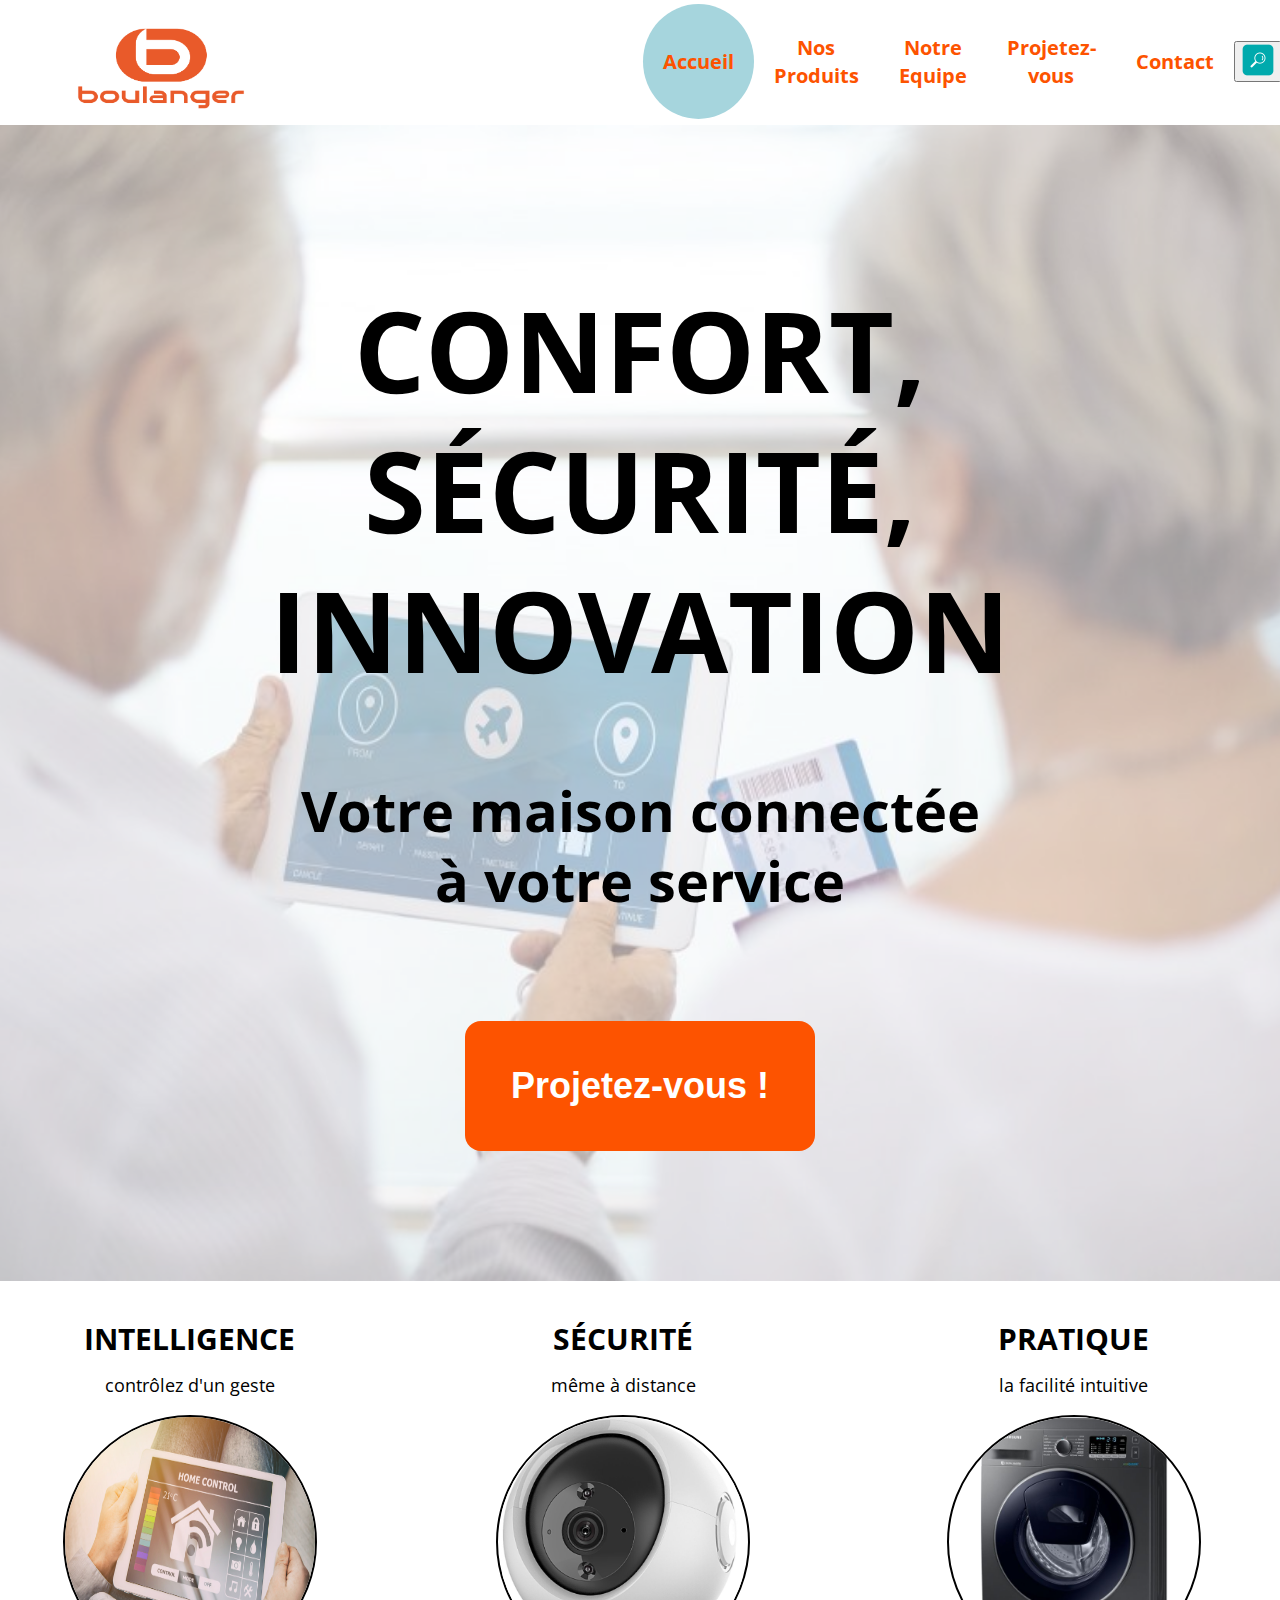
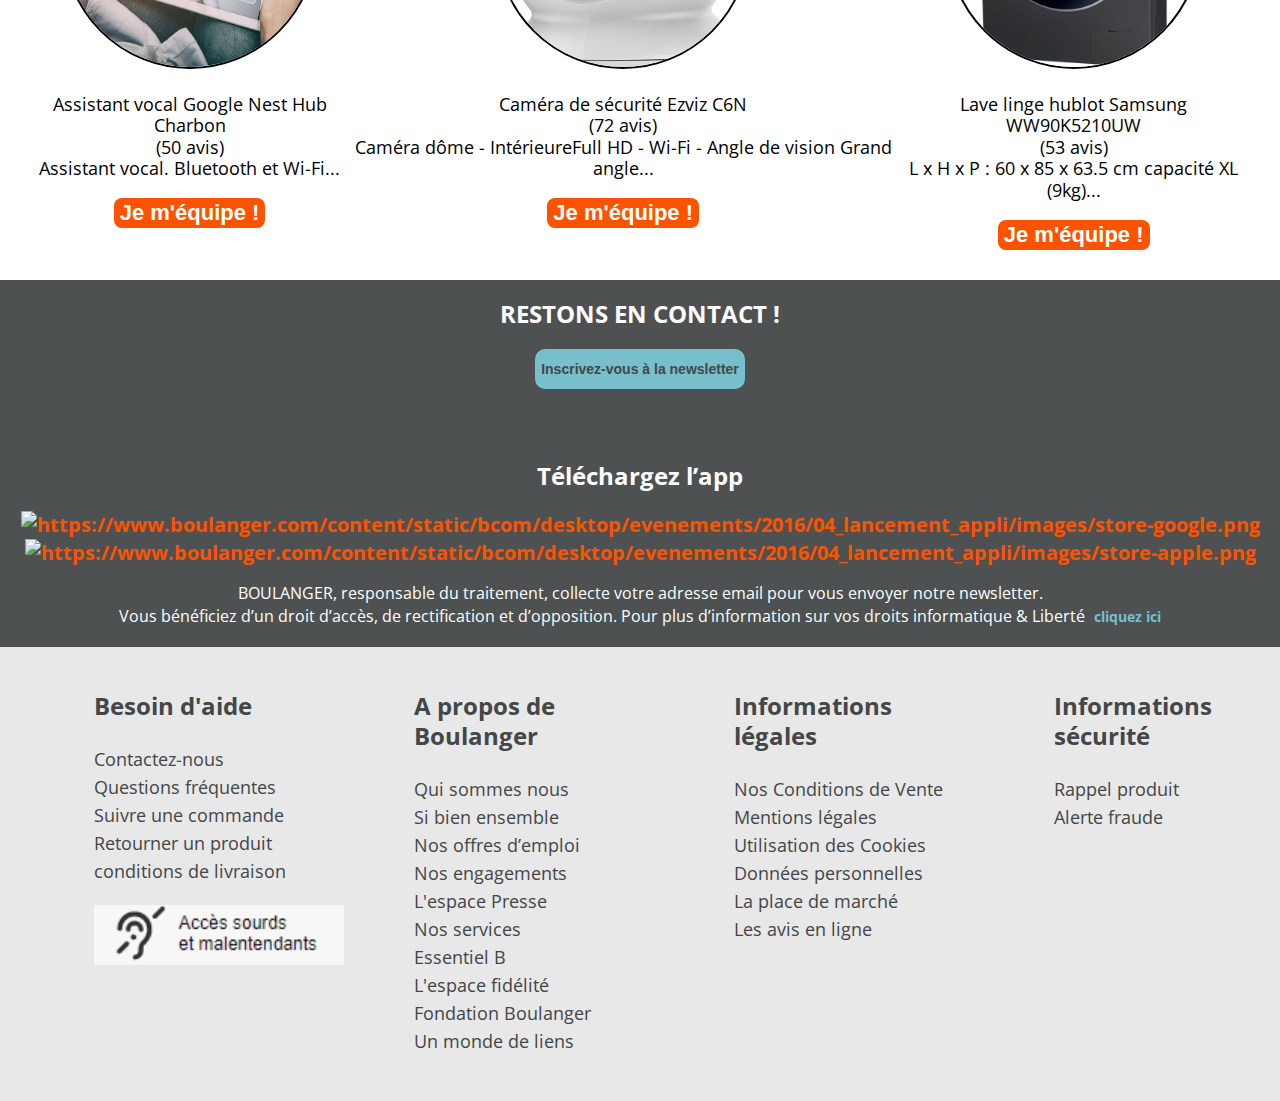
==== index.html @ f0688ead "html=>JS=>All Pages" ====
<!DOCTYPE html>
<html lang="fr">
<head>
    <title>Boulanger Domotique - Accueil</title>
    <meta charset="UTF-8">
    <meta name="viewport" content="width=device-width, initial-scale=1.0">
    <meta name="description" content="Découvrez avec Boulanger, l'innovation domotique au service de votre maison.">
    <meta property="og:image" content="image.jpg">
    <meta property="og:title" content="BOULANGER DOMOTIQUE - Innovation - Confort - Sécurité">
    <meta property="og:description" content="Découvrez avec Boulanger, l'innovation domotique au service de votre maison.">
    <link rel="stylesheet" href="css/style.css">
    <link rel="stylesheet" href="css/scrolltop.css">
</head>
<body>
    <button onclick="topFunction()" id="topBtn" title="remonter en haut de page">^<br>Vers le Haut</button>
        <!--Barre de NAVIGATION-->

<div class="conteneur_barre_nav">
    <a href="index.html"><img src="images/logo_boulanger.png" alt="Boulanger" class="logo" width="200" height="99"></a>
    <ul class="liste_ul">
        <li class="active"><a href="index.html">Accueil</a></li>
        <li><a href="#ctn-features">Nos Produits</a></li>
        <li><a href="team.html">Notre Equipe</a></li>
        <li><a href="project.html">Projetez-vous</a></li>
        <li><a href="contact.html">Contact</a></li>
        <button type="submit"><img src="images/loupe.png" alt="Loupe" class="loupe"></button>
    </ul>

</div>
        <!-- Fin de la Barre de NAVIGATION-->

    <!-- Début de HEADER-->
    <section class="headerBg">
        <div class="headerText">
            <h1>Confort, Sécurité,<br>Innovation</h1>
            <p>Votre maison connectée<br>à votre service</p>
            <a href="project.html"><button class="btn1">Projetez-vous !</button></a>
        </div>
    </section>

    <!--Début du container Features-->
    <section class="features">
        
        <div class="ctn-features">
            <h2>Intelligence</h2>
                <p>contrôlez d'un geste</p>
                <a href="produit_assistant.html"><img class="image-ronde" src="images/assistantGoogle.jpg" alt="Images assistant vocale Google"></a> 
                <p class="descriptFeatures">Assistant vocal Google Nest Hub Charbon<br>(50 avis)<br>Assistant vocal. Bluetooth et Wi-Fi...</p>
                <a href="produit_assistant.html"><button class="btn2">Je m'équipe !</button></a>
        </div>

        <div id = "ctn-features" class="ctn-features">
            <h2>Sécurité</h2>
                <p>même à distance</p>
                <a href="produit_camera.html"><img class="image-ronde" src="images/camera.png" alt="Image caméra de sécurité d'intérieur" width="50%"></a>
                <p class="descriptFeatures">Caméra de sécurité Ezviz C6N<br>(72 avis)<br>Caméra dôme - IntérieureFull HD - Wi-Fi - Angle de vision Grand angle...</p>
                <a href="produit_camera.html"><button class="btn2">Je m'équipe !</button></a>
        </div>

        <class class="ctn-features">
            <h2>Pratique</h2>
            <p>la facilité intuitive</p>
                <a href="produit_machine_a_laver.html"><img class="image-ronde" src="images/machineAlaver.png" alt="Image Machine à laver Samsung"></a>
                <p class="descriptFeatures">Lave linge hublot Samsung WW90K5210UW<br>(53 avis)<br>L x H x P : 60 x 85 x 63.5 cm capacité XL (9kg)...</p>
                <a href="produit_machine_a_laver.html"><button class="btn2">Je m'équipe !</button></a>
        </div>
    </section>
    <!--Fin du container Features-->


    <!-- Container icons Réseau-->
<div class="ctn-newsletter">

    <div class="box1">
        <h2>RESTONS EN CONTACT !</h2>
    </div>
    <div class="box2"><a href="contact.html"><button id="newsletterbutton">Inscrivez-vous à la newsletter</button></a>
    </div>
 
    <br>
    <a href="https://www.facebook.com/Boulanger.Electromenager.Multimedia/timeline/"><i
            class="fab fa-facebook-f"></i></a>
    <a href="https://twitter.com/boulanger"><i class="fab fa-twitter"></i></a>
    <a href="https://www.youtube.com/user/Boulanger"><i class="fab fa-youtube"></i></a>
    <a href="https://www.instagram.com/boulanger/"><i class="fab fa-instagram"></i></a>

    <div class="box3">
        <div id="download">
            <h2> Téléchargez l’app</h2>
            <a href="https://www.boulanger.com/evenement/applications"><img
                    src="https://www.boulanger.com/content/static/bcom/desktop/evenements/2016/04_lancement_appli/images/store-google.png"
                    alt="https://www.boulanger.com/content/static/bcom/desktop/evenements/2016/04_lancement_appli/images/store-google.png"></a>
            <a href="https://www.boulanger.com/evenement/applications"><img
                    src="https://www.boulanger.com/content/static/bcom/desktop/evenements/2016/04_lancement_appli/images/store-apple.png"
                    alt="https://www.boulanger.com/content/static/bcom/desktop/evenements/2016/04_lancement_appli/images/store-apple.png"
                    id="apple"></a>
        </div>
    </div>

    <div class="box4">
        <p>BOULANGER, responsable du traitement, collecte votre adresse email pour vous envoyer notre newsletter.<br>
            Vous bénéficiez d’un droit d’accès, de rectification et d’opposition. Pour plus d’information sur vos droits
            informatique & Liberté <a href="https://www.boulanger.com/evenement/infos-legales#vie-privee"
                id="clic">cliquez ici</a></p>

    </div>
    <!--Fin de container icon réseau-->
</div>
<!--Fin container réseau sociaux et bouton vers formlaire-->

<!-- FOOTER -->
<!--container information FOOTER-->
<div class="blocFooter1">

    <div class="blocFooter2">
        <!--Bloc numéros 1-->
        <ul>
            <h3 class="blocFooterInfo">Besoin d'aide</h3>
                <li><a class="bloc-ft-info" href="https://www.boulanger.com/nous-contacter">Contactez-nous</li></a>
                <li><a class="bloc-ft-info" href="https://www.boulanger.com/evenement/faq">Questions fréquentes</li></a>
                <li><a class="bloc-ft-info" href="https://www.boulanger.com/webapp/wcs/stores/servlet/BLAuthentication">Suivre une commande</li></a>
                <li><a class="bloc-ft-info" href="https://www.boulanger.com/info/contact/retour.htm">Retourner un produit</li></a>
                <li><a class="bloc-ft-info" href="https://www.boulanger.com/evenement/servicesb#livraison">conditions de livraison</li></a>
            <br>
            <li><img src="images/picto_malentendant.png" alt="picto jpg" width="250px"></li>
            <!--Ajouter logo sourds et malentendants-->
        </ul>
    </div>

    <div class="blocFooter2">
        <ul>
            <h3 class="blocFooterInfo">A propos de Boulanger</h3>
                <li><a class="bloc-ft-info" href="https://www.boulanger.group/logos-filiales/">Qui sommes nous</li></a>
                <li><a class="bloc-ft-info" href="https://www.boulanger.com/evenement/sibienensemble">Si bien ensemble</li></a>
                <li><a class="bloc-ft-info" href="https://www.boulanger.com/evenement/emploi">Nos offres d’emploi</li></a>
                <li><a class="bloc-ft-info" href="https://www.boulanger.com/evenement/servicesb#engagement">Nos engagements</li></a>
                <li><a class="bloc-ft-info" href="https://www.boulanger.com/info/presse">L'espace Presse</li></a>
                <li><a class="bloc-ft-info" href="https://www.boulanger.com/evenement/servicesb">Nos services</li></a>
                <li><a class="bloc-ft-info" href="https://www.boulanger.com/evenement/essentielb">Essentiel B</li></a>
                <li><a class="bloc-ft-info" href="https://www.boulanger.com/evenement/espace-fidelite">L'espace fidélité</li></a>
                <li><a class="bloc-ft-info" href="https://www.boulanger.com/evenement/fondation">Fondation Boulanger</li></a>
                <li><a class="bloc-ft-info" href="https://www.unmondedeliens.com/">Un monde de liens</li></a>
        </ul>
        <!--Bloc numéros 3-->
    </div>

    <div class="blocFooter2">
        <ul>
            <h3 class="blocFooterInfo">Informations légales</h3>
                <li><a class="bloc-ft-info" href="https://www.boulanger.com/evenement/cgv">Nos Conditions de Vente</li></a>
                <li><a class="bloc-ft-info" href="https://www.boulanger.com/evenement/infos-legales">Mentions légales</li></a>
                <li><a class="bloc-ft-info" href="https://www.boulanger.com/evenement/infos-legales#ong-cs">Utilisation des Cookies</li></a>
                <li><a class="bloc-ft-info" href="https://www.boulanger.com/evenement/infos-legales#ong-private">Données personnelles</li></a>
                <li><a class="bloc-ft-info" href="https://www.boulanger.com/evenement/marketplace">La place de marché</li></a>
                <li><a class="bloc-ft-info" href="https://www.boulanger.com/evenement/avis-produit">Les avis en ligne</li></a>
        </ul>
    </div>

        <!--Bloc numéros 4-->
    <div class="blocFooter2">
        <ul>
            <h3 class="blocFooterInfo">Informations sécurité</h3>
                <li><a class="bloc-ft-info" href="https://www.boulanger.com/evenement/rappel-produit">Rappel produit</li></a>
                <li><a class="bloc-ft-info" href="https://www.boulanger.com/evenement/informations-clients">Alerte fraude</li></a>
        </ul>
    </div>
    <!--Fin de Footer-->
</div>
    <script src="https://kit.fontawesome.com/0f3e68ca00.js" crossorigin="anonymous"></script>
    <script type="text/javascript" src="scripts/main.js"></script>
</body>
</html>
---- css/style.css ----
@import url('https://fonts.googleapis.com/css2?family=Open+Sans:wght@300;400;600;700;800&display=swap');

/*  ///////////////////////// NE PAS MODIFIER LE CODE DU BODY SVP ///////////////////////////////// */
body {
    font-family: 'Open Sans', Arial, sans-serif;
    margin: 0;
    padding: 0;
    background: #fff;
    font-size: 16px;
    line-height: 1.25;
}
.bloc-ft-info {
    color: #434748;
    font-weight: normal;
    font-size: 18px;
}

.bloc-ft-info:hover {
        color: #FD5300;
}

/*  ///////////////////////////// NAVBARRE ////////////////////////////////////*/

a {
    text-decoration: none;
    font-style: normal;
    font-weight: bold;
    font-size: 20px;
    line-height: 28px;
    color: #FD5300;
}

.liste_ul {
    display: flex;
    float: right;
    width: 330px;
    height: 50px;
    left: 548px;
    top: 51px;
    font-style: normal;
    font-weight: bold;
    font-size: 24px;
    line-height: 28px;
    text-align: center;
    align-items: center;
    padding-right: 20%;
}

.liste_ul li {
    display: flex;
    text-align: center;
    align-items: center;
    padding: 20px;
}

.liste_ul li:active {
    display: flex;
    text-align: center;
    align-items: center;
    padding: 20px;
}

.liste_ul li:hover {
    display: flex;
    text-align: center;
    align-items: center;
    background: #A6D5DD;
    width: 150%;
    height: 150%;
    border-radius: 50%;
    cursor: pointer;
    transition: 0.4s;
}

.active {
    display: flex;
    text-align: center;
    align-items: center;
    background: #A6D5DD;
    width: 150%;
    height: 150%;
    border-radius: 50%;
    cursor: pointer;
}

.conteneur_barre_nav {
    margin-right: 5%;
    margin-top: 1%;
}

.logo{
    margin-left: 5%;
    margin-top: 0.5%;
}

button{
    top: 11%;
    right: 1%;
    cursor: pointer;
}
/*  ///////////////////////////// FIN NAVBARRE ////////////////////////////////////:*/

/* ///////////////////////////////// HEADER PAGE HOME ////////////////////////////////////*/

.headerBg {
        position: relative;
        z-index: 1;
}

.headerBg::before {
        content: "";
        position: absolute;
        z-index: -1;
        top: 0;
        bottom: 0;
        left: 0;
        right: 0;
        background: url('/images/homePage.jpg') no-repeat center;
        -webkit-background-size: cover;
        -moz-background-size: cover;
        -o-background-size: cover;
        background-size: cover;;
        opacity: .4;
}

.headerText {
    z-index: 1;
    padding: 80px;
    text-align: center;
    font-size: 56px;
    font-weight: bold;
}
.headerText > h1 {
        text-transform: uppercase;
        font-weight: bold;
}

.headerText > p {
    font-size: 56px;
}

.ctn-features > h2 {
    text-transform: uppercase;
    font-size: 30px;
    margin:30px 0 0 0 ;
}

.ctn-features > p {
    font-size: 18px;
    text-align: center;
}


.features {
    display: flex;
    justify-content: space-between;
    margin: 10px 30px 0;
    line-height: 1.2;
}

.ctn-features {
    display: flex;
    flex-direction: column;
    align-items: center;
}

.btn1 {
    width: 350px;
    height: 130px;
    margin: 50px;
    border: none; 
    color: #fff;
    background-color:#FD5300 ;
    font-size: 36px;
    font-weight: bold;
    border-radius: 16px;
}

.btn1:hover {
    box-shadow: 0px 5px 10px rgba(0, 0, 0, 0.1);
    background-color: rgba(118, 191, 203, 1);
    color: white;
    transition: 0.5s;
}

.btn2 {
    width: auto;
    margin-bottom: 30px;
    height: 30px;
    border: none; 
    color: #fff;
    background-color:#FD5300 ;
    font-size: 22px;
    font-weight: bold;
    border-radius: 8px;
}

.btn2:hover {
    box-shadow: 0px 5px 10px rgba(0, 0, 0, 0.1);
    background-color: rgba(118, 191, 203, 1);
    color: white;
    transition: 0.5s;
}

.image-ronde {
    overflow:hidden;
    -webkit-border-radius:50px;
    -moz-border-radius:50px;
    border-radius:100%;
    width: 250px;
    height: 250px;
    border: solid black 2px;
}
/* ///////////////////////////////// FIN HEADER PAGE HOME ////////////////////////////////////*/

/* ////////////////////// PAGE PROJETEZ-VOUS ///////////////////////*/

.hd-image-Bg {
        position: relative;
        z-index: 1;
}

.hd-image-Bg::before {
        content: "";
        position: absolute;
        z-index: -1;
        top: 0;
        bottom: 0;
        left: 0;
        right: 0;
        background: url('/images/projetezVous.jpg') no-repeat center;
        -webkit-background-size: cover;
        -moz-background-size: cover;
        -o-background-size: cover;
        background-size: cover;;
        opacity: .4;
}

.hd-Text {
    z-index: 1;
    padding: 80px;
    text-align: center;
    font-size: 56px;
}

.hd-Text > h1 {
        text-transform: uppercase;
        font-weight: bold;
}

.hd-Text p {
    font-size: 56px;
}

.ctn-features1 h2 {
    text-transform: uppercase;
    font-size: 30px;
}

.ctn-features2 h2 {
    text-transform: uppercase;
    font-size: 30px;
}

.ctn-features3 h2 {
    text-transform: uppercase;
    font-size: 30px;
}

.ctn-features1 p {
    margin: 0;
    padding: 50px;
    font-size: 18px;
    text-align: justify;
}

.ctn-features2 p {
    margin: 0;
    padding: 50px;
    font-size: 18px;
    text-align: justify;
}

.ctn-features3 p {
    margin: 0;
    padding: 50px;
    font-size: 18px;
    text-align: justify;
}


.features {
    display: flex;
    justify-content: space-between;
    line-height: 1.2;
}

.all-features{
    display: grid;
    grid-template-columns: repeat(3, 1fr);
}

.ctn-features1 {
    grid-column: 0/1;
    text-align: center; 
}

.ctn-features2 {
    grid-column: 2/3;
 
    text-align: center;
}

.ctn-features3 {
    grid-column:  3/4;
    text-align: center;
}

.pt-features {
    color: #FD5300;
}

/* ////////////////////// PAGE PROJETEZ-VOUS ///////////////////////*/


/*//////////////////////////////// PAGE TEAM ET FORMULAIRE //////////////////////////////*/

.hd-image-Bg1 {
        position: relative;
        z-index: 1;
}

.hd-image-Bg1::before {
        content: "";
        position: absolute;
        z-index: -1;
        top: 0;
        bottom: 0;
        left: 0;
        right: 0;
        background: url('/images/notreEquipe.jpg') no-repeat center;
        -webkit-background-size: cover;
        -moz-background-size: cover;
        -o-background-size: cover;
        background-size: cover;;
        opacity: .4;
}
.hd-image-Bg2 {
        position: relative;
        z-index: 1;
}

.hd-image-Bg2::before {
        content: "";
        position: absolute;
        z-index: -1;
        top: 0;
        bottom: 100px;
        left: 0;
        right: 0;
        background: url('/images/nousContacter.png') no-repeat center;
        -webkit-background-size: cover;
        -moz-background-size: cover;
        -o-background-size: cover;
        background-size: cover;;
        opacity: .4;
}

.hd-Text {
    z-index: 1;
    padding: 80px;
    text-align: center;
    font-size: 56px;
}

.hd-Text > h1 {
        text-transform: uppercase;
        font-weight: bold;
}

.header{
    display: flex;
    flex-direction: column;
    align-items: center;
    text-align: center;
}

.container {
    display: flex;
    position: relative;
}

.container .text {
    display: inline-block;
    background-color: rgba(0, 0, 0, 0.2);
    z-index: 1;
    position: absolute;
    text-align: center;
    margin: 0 auto;
    left: 0;
    right: 0;
    top: 20%;
    color: white;
    width: 100%;
}

.textimg {
    display: flex;
    justify-content: space-around;
    margin: auto;
    color: white;
}

.btnctn{
    display: inline-block;
    text-align: center;
    background-color: white;
    border-radius: 50%;
    width: 150px;
    height: 150px;
    line-height: 50px;
    color: white;
    text-decoration: none;
    border: solid black 2px;
    
}

span:hover .btnctn{
    display: none;
    box-shadow: 0px 5px 10px black;
    background-color: white;
    color: black;
}
  
span:hover .btnctnrep:before{
    display: inline-block;
    text-align: center;
    box-shadow: 0px 5px 10px rgba(0, 0, 0, 0.5);
    background-color: white;
    border-radius: 50%;
    padding: 0px;
    width: 150px;
    height: 150px;
    line-height: 150px;
    color: black;
    text-decoration: none;
    border: solid black 2px;
    content:"0983838484";
}

span:hover .btnctnrep2:before{
    display: inline-block;
    text-align: center;
    box-shadow: 0px 5px 10px rgba(0, 0, 0, 0.5);
    background-color: white;
    border-radius: 50%;
    padding: 0px;
    width: 150px;
    height: 150px;
    line-height: 150px;
    color: black;
    text-decoration: none;
    border: solid black 2px;
    content:"contact@mail.com";
    font-size: 15px;
}

.formcase{
    border: solid black 2px;
}

.formcase:hover{
    box-shadow: 5px 5px 20px rgba(0, 0, 0, 0.5);
    background-color: rgba(118, 191, 203, 0.5);
    transition: 0.5s;
}

.formulaire{
    text-align: center;
}

.formulaire h2{
    font-size: 45px;
}

.btnproj{
    display: flex;
    justify-content: space-between;
    z-index: 1;
    position: absolute;
    text-align: justify;
    margin: 0 auto;
    left: 0;
    right: 0;
    top: 150%;
    width: 50%;
}

.ctn_features{
    display: flex;
    justify-content: space-between;
    padding: 20px 20px 0 20px;
}

.featbox{
    display: flex;
    flex-direction: column;
    justify-content: center;
    align-items: center;
}

.descriptTeam {
    text-align: center;
}
/*//////////////////////////////// FIN PAGE TEAM ET FORMULAIRE //////////////////////////////*/

/*  //////////////////////////////// DEBUT FOOTER ////////////////////////////// */

.blocFooter1
{
    background-color: #E8E8E8;
    display: flex;
    flex-wrap: wrap;  
}

.blocFooter2{

    margin-top: 20px;
    margin-left: auto;
    width: 20%;
    min-width: 12.5rem;
    margin-bottom: 1.875rem;
    padding: 0 .625rem; 
    flex-shrink: 0;
}

.blocFooterInfo {
    font-size: 24px;
    color: #434748;
}


ul li {
    list-style: none;
    line-height: 1.625rem;
}

.picto {
    width: 200px;
    height: 20px;
}

.ctn-newsletter {
    overflow: hidden;
    color: white;
    display: flexbox;
    background-color:#4d5152 ;
    text-align: center;
}

#newsletterbutton {
    height: 40px;
    font-size: 14px;
    color: #434748 ;
    font-weight: bold;
    background-color: rgba(118, 191, 203, 1);
    border: none;
    border-radius: 10px;
    text-align: center;
}

#newsletterbutton:hover {
background-color: #FD5300;
color: #fff;
transition: 0.5s;
}

.box3 img:hover {
    color:#FD5300;
    transition: 0.5s;
}

#clic{
    color: rgba(118, 191, 203, 1);
    font-size: 14px;
    text-decoration: none;
    padding-left: 5px;
}

#clic:hover {
    color:#FD5300;
    transition: 0.5s;
}

#clic:visited{
    color: white;
    text-decoration: none;
}

i{
    color: white;
    font-size: 30px;
    padding: 10px;
}
i:hover {
    color: #FD5300;
    transition: 0.5s;
}

#apple{
    height: 55px;
    width: 167px;
}
/*  //////////////////////////////// FIN FOOTER ////////////////////////////// */
---- css/scrolltop.css ----
html {
    scroll-behavior: smooth;
}

#topBtn {
  display: none;
  position: sticky;
  float: right;
  top: 80%;
  width: 100px;
  height: 100px;
  z-index: 99; 
  border: none; 
  outline: none; 
  background-color: #FD5300;;
  color: #FFF; 
  cursor: pointer; 
  border-radius: 50%; 
  font-size: 18px;
  opacity: 0.6;
}

#topBtn:hover {
  background-color: #A6D5DD;
}
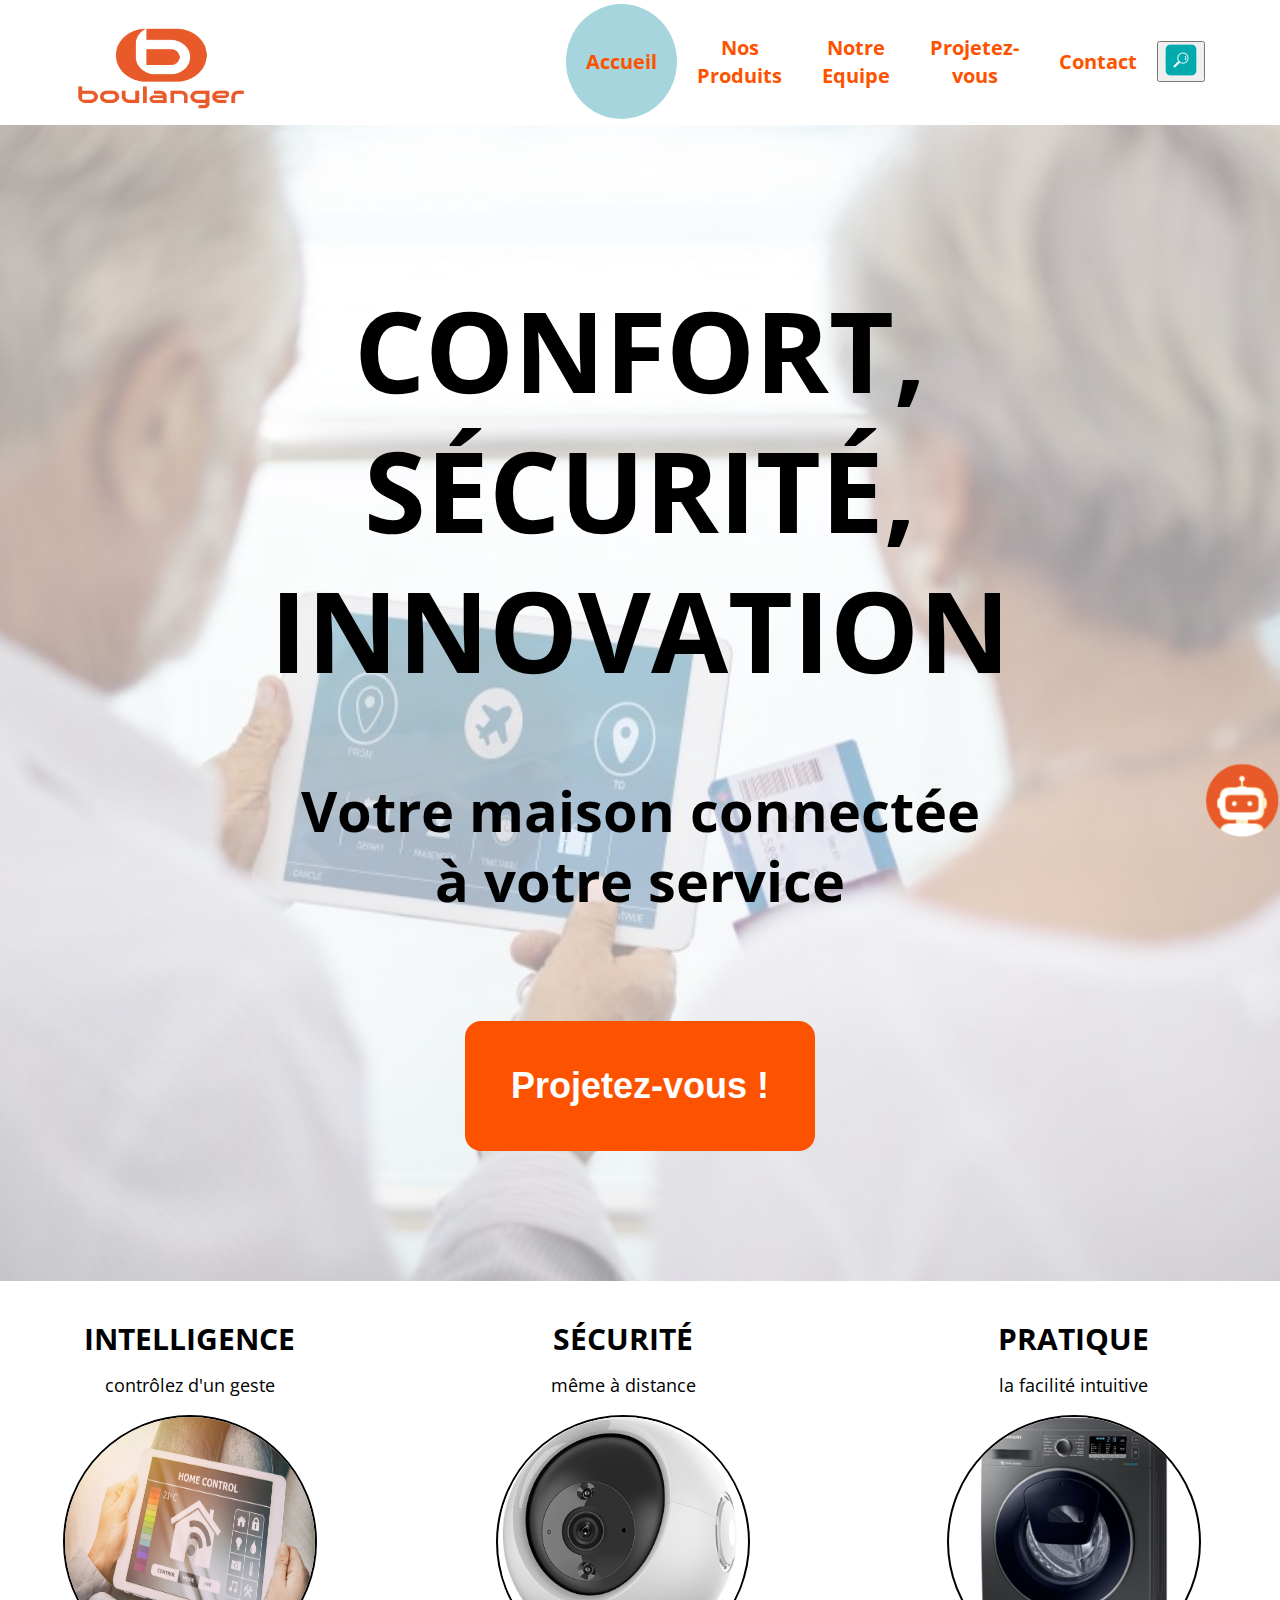
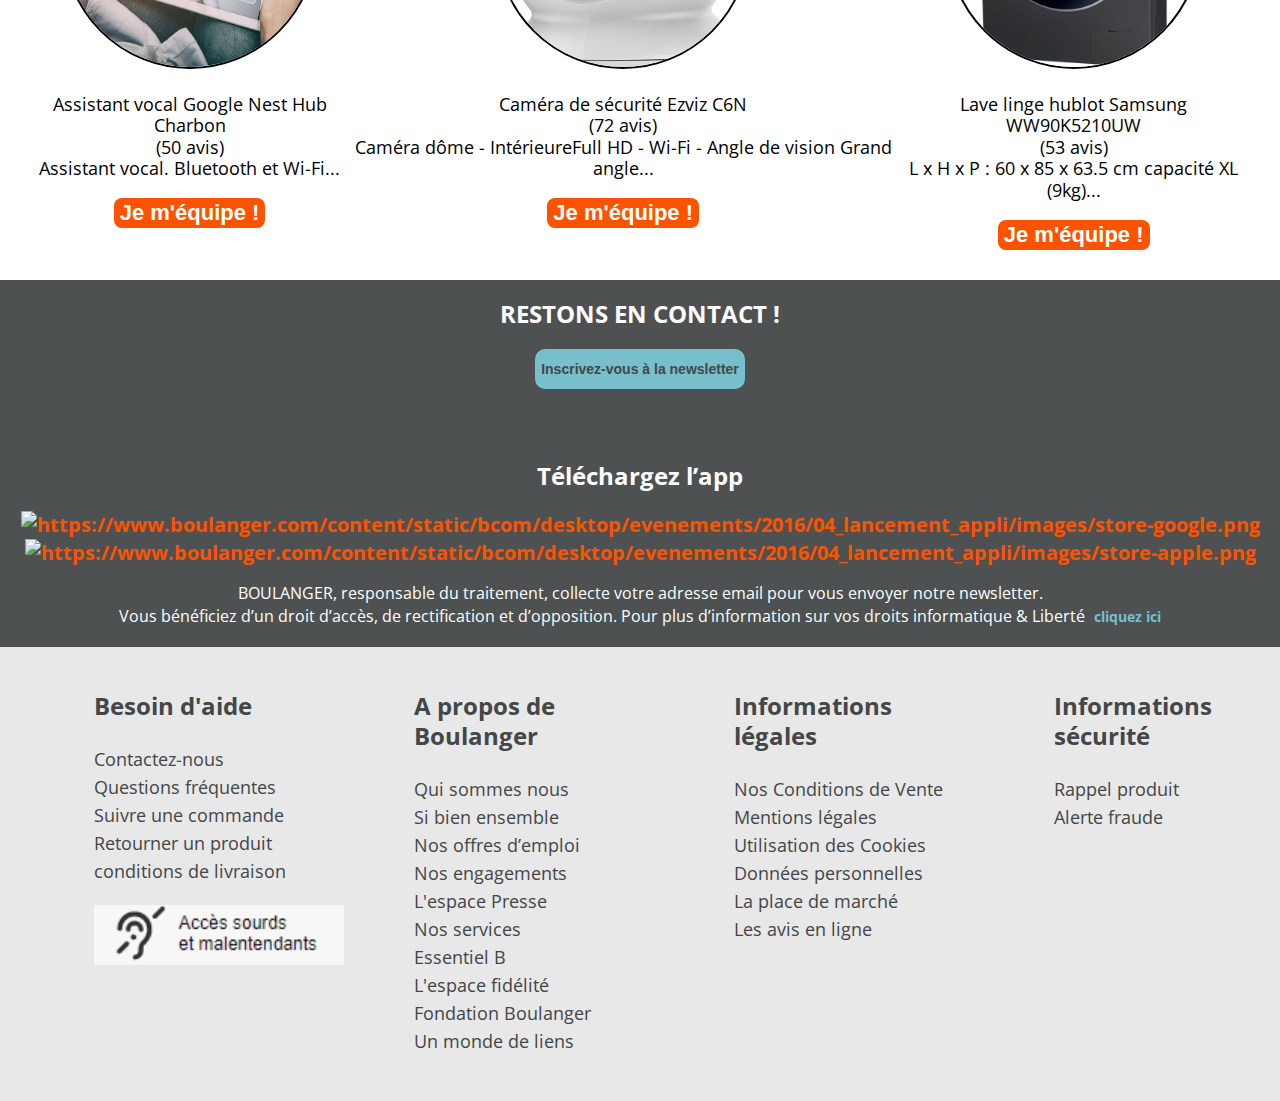
==== commit e8ed7ecc: "final version" ====
--- a/index.html
+++ b/index.html
@@ -13,6 +13,12 @@
 </head>
 <body>
     <button onclick="topFunction()" id="topBtn" title="remonter en haut de page">^<br>Vers le Haut</button>
+        <!-- chat assistant-->
+        <div class="chatassist">
+            <img src="images/chatbot.png" alt="chatbot.jpg" width="100%"></img>
+        </div>
+        <!--chat assistant-->
+
         <!--Barre de NAVIGATION-->
 
 <div class="conteneur_barre_nav">
--- a/css/scrolltop.css
+++ b/css/scrolltop.css
@@ -4,9 +4,10 @@
 
 #topBtn {
   display: none;
-  position: sticky;
+  position: fixed;
   float: right;
-  top: 80%;
+  right: 7px;
+  top: 75%;
   width: 100px;
   height: 100px;
   z-index: 99; 
@@ -17,9 +18,26 @@
   cursor: pointer; 
   border-radius: 50%; 
   font-size: 18px;
-  opacity: 0.6;
+  opacity: 0.7;
 }
 
 #topBtn:hover {
   background-color: #A6D5DD;
+}
+
+.chatassist{
+    width: 11%;
+    position: sticky;
+    float: right;
+    margin: 0;
+    top: 80vh;
+    z-index: 99;
+    transition: 0.4s;
+}
+
+.chatassist:hover{
+  z-index: 99;
+    width: 11%;
+    content: url(/images/chatbotrep.png);
+    transition: 0.4s;
 }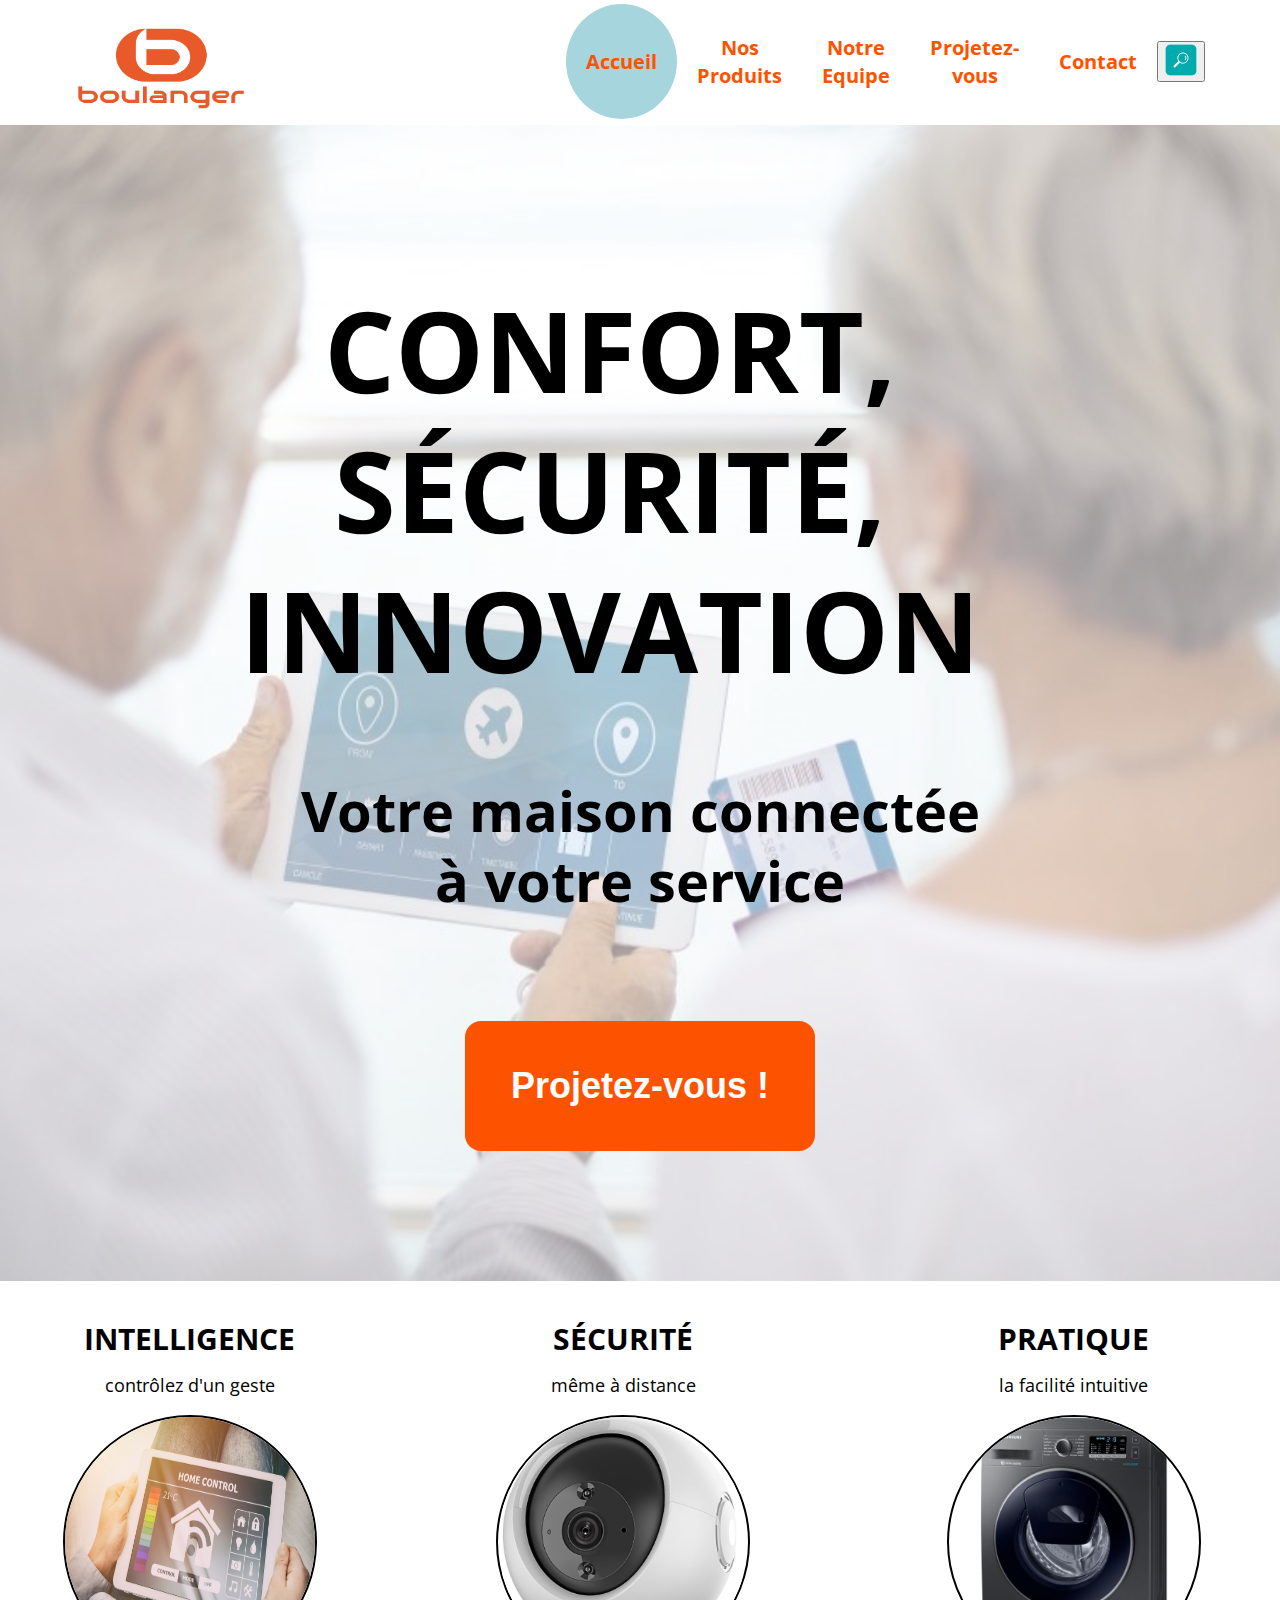
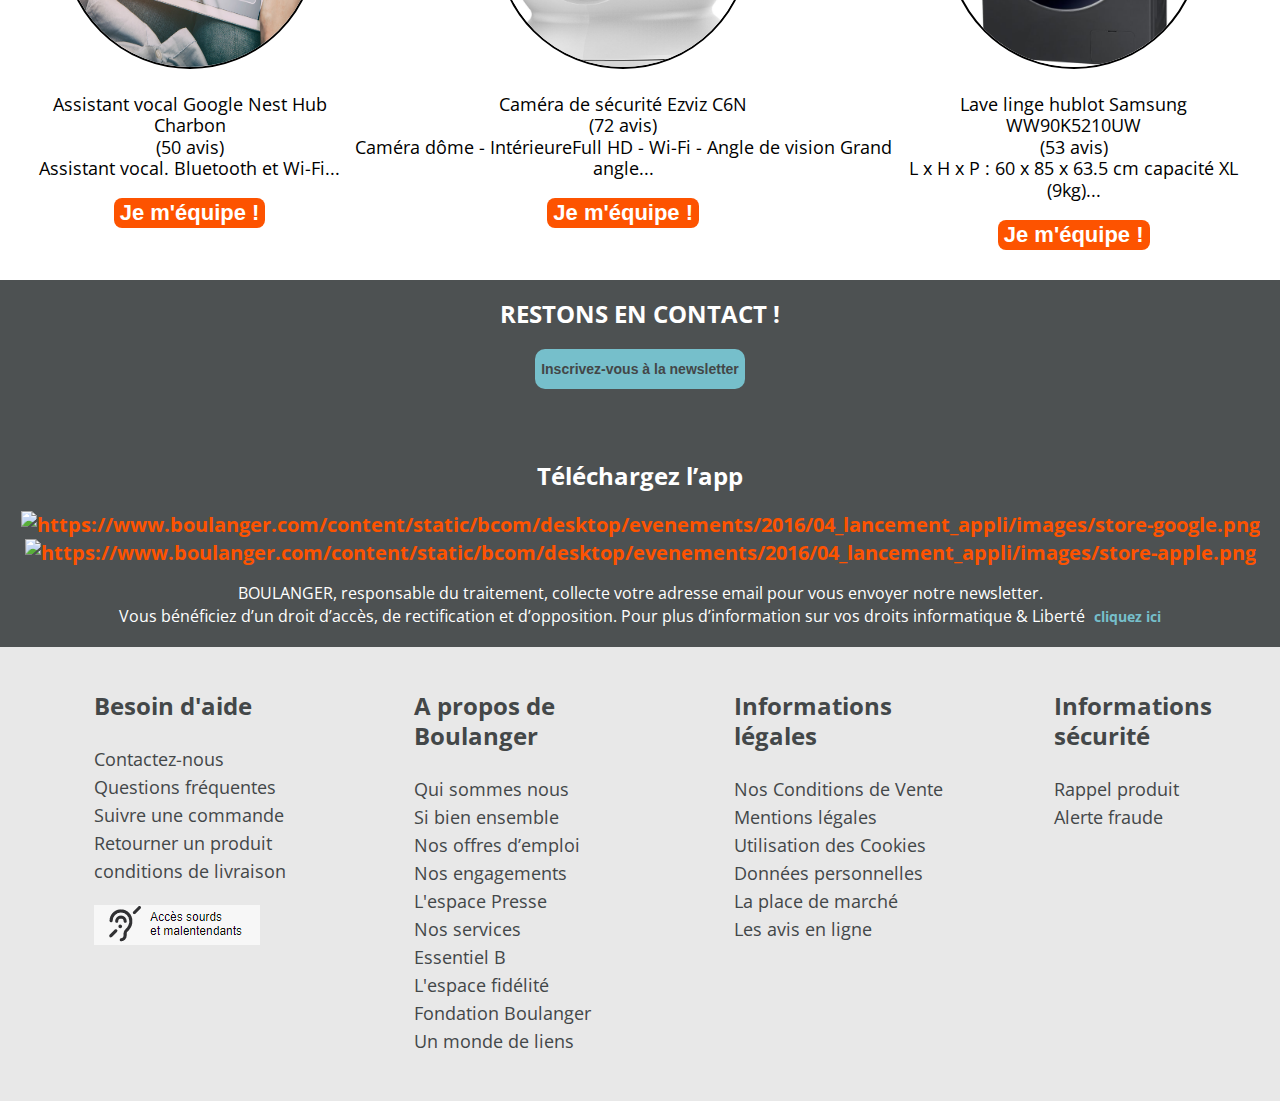
==== commit 81976e65: "Version Final 5.0" ====
--- a/index.html
+++ b/index.html
@@ -8,28 +8,29 @@
     <meta property="og:image" content="image.jpg">
     <meta property="og:title" content="BOULANGER DOMOTIQUE - Innovation - Confort - Sécurité">
     <meta property="og:description" content="Découvrez avec Boulanger, l'innovation domotique au service de votre maison.">
-    <link rel="stylesheet" href="css/style.css">
-    <link rel="stylesheet" href="css/scrolltop.css">
+    <link rel="stylesheet" href="./css/style.css">
+    <link rel="stylesheet" href="./css/scrolltop.css">
 </head>
 <body>
     <button onclick="topFunction()" id="topBtn" title="remonter en haut de page">^<br>Vers le Haut</button>
         <!-- chat assistant-->
         <div class="chatassist">
-            <img src="images/chatbot.png" alt="chatbot.jpg" width="100%"></img>
+            <img src="./images/chatbot.png" alt="chatbot.png"></img>
         </div>
         <!--chat assistant-->
 
         <!--Barre de NAVIGATION-->
 
 <div class="conteneur_barre_nav">
-    <a href="index.html"><img src="images/logo_boulanger.png" alt="Boulanger" class="logo" width="200" height="99"></a>
+<a href="index.html"><img src="./images/logo_boulanger.png" alt="logo_boulanger.png" class="logo" width="200"
+        height="99"></a>
     <ul class="liste_ul">
         <li class="active"><a href="index.html">Accueil</a></li>
         <li><a href="#ctn-features">Nos Produits</a></li>
         <li><a href="team.html">Notre Equipe</a></li>
         <li><a href="project.html">Projetez-vous</a></li>
         <li><a href="contact.html">Contact</a></li>
-        <button type="submit"><img src="images/loupe.png" alt="Loupe" class="loupe"></button>
+        <button type="submit"><img src="./images/loupe.png" alt="loupe.png" class="loupe"></button>
     </ul>
 
 </div>
@@ -50,7 +51,7 @@
         <div class="ctn-features">
             <h2>Intelligence</h2>
                 <p>contrôlez d'un geste</p>
-                <a href="produit_assistant.html"><img class="image-ronde" src="images/assistantGoogle.jpg" alt="Images assistant vocale Google"></a> 
+                <a href="produit_assistant.html"><img class="image-ronde" src="./images/assistant-google.jpg" alt="assistant-google.jpg"></a> 
                 <p class="descriptFeatures">Assistant vocal Google Nest Hub Charbon<br>(50 avis)<br>Assistant vocal. Bluetooth et Wi-Fi...</p>
                 <a href="produit_assistant.html"><button class="btn2">Je m'équipe !</button></a>
         </div>
@@ -58,7 +59,7 @@
         <div id = "ctn-features" class="ctn-features">
             <h2>Sécurité</h2>
                 <p>même à distance</p>
-                <a href="produit_camera.html"><img class="image-ronde" src="images/camera.png" alt="Image caméra de sécurité d'intérieur" width="50%"></a>
+                <a href="produit_camera.html"><img class="image-ronde" src="./images/camera.png" alt="camera.png"></a>
                 <p class="descriptFeatures">Caméra de sécurité Ezviz C6N<br>(72 avis)<br>Caméra dôme - IntérieureFull HD - Wi-Fi - Angle de vision Grand angle...</p>
                 <a href="produit_camera.html"><button class="btn2">Je m'équipe !</button></a>
         </div>
@@ -66,7 +67,7 @@
         <class class="ctn-features">
             <h2>Pratique</h2>
             <p>la facilité intuitive</p>
-                <a href="produit_machine_a_laver.html"><img class="image-ronde" src="images/machineAlaver.png" alt="Image Machine à laver Samsung"></a>
+                <a href="produit_machine_a_laver.html"><img class="image-ronde" src="./images/machine-a-laver.png" alt="machine-a-laver.png"></a>
                 <p class="descriptFeatures">Lave linge hublot Samsung WW90K5210UW<br>(53 avis)<br>L x H x P : 60 x 85 x 63.5 cm capacité XL (9kg)...</p>
                 <a href="produit_machine_a_laver.html"><button class="btn2">Je m'équipe !</button></a>
         </div>
@@ -128,7 +129,7 @@
                 <li><a class="bloc-ft-info" href="https://www.boulanger.com/info/contact/retour.htm">Retourner un produit</li></a>
                 <li><a class="bloc-ft-info" href="https://www.boulanger.com/evenement/servicesb#livraison">conditions de livraison</li></a>
             <br>
-            <li><img src="images/picto_malentendant.png" alt="picto jpg" width="250px"></li>
+            <li><img src="./images/picto_malentendant.png" alt="picto_malentendant.png"></li>
             <!--Ajouter logo sourds et malentendants-->
         </ul>
     </div>
@@ -173,6 +174,6 @@
     <!--Fin de Footer-->
 </div>
     <script src="https://kit.fontawesome.com/0f3e68ca00.js" crossorigin="anonymous"></script>
-    <script type="text/javascript" src="scripts/main.js"></script>
+    <script type="text/javascript" src="./scripts/main.js"></script>
 </body>
 </html>--- a/css/style.css
+++ b/css/style.css
@@ -115,7 +115,7 @@
         bottom: 0;
         left: 0;
         right: 0;
-        background: url('/images/homePage.jpg') no-repeat center;
+        background: url('../images/pagehome.jpg') no-repeat center;
         -webkit-background-size: cover;
         -moz-background-size: cover;
         -o-background-size: cover;
@@ -228,7 +228,7 @@
         bottom: 0;
         left: 0;
         right: 0;
-        background: url('/images/projetezVous.jpg') no-repeat center;
+        background: url('../images/projetezvous.jpg') no-repeat center;
         -webkit-background-size: cover;
         -moz-background-size: cover;
         -o-background-size: cover;
@@ -338,11 +338,11 @@
         bottom: 0;
         left: 0;
         right: 0;
-        background: url('/images/notreEquipe.jpg') no-repeat center;
+        background: url('../images/notreequipe.jpg') no-repeat center;
         -webkit-background-size: cover;
         -moz-background-size: cover;
         -o-background-size: cover;
-        background-size: cover;;
+        background-size: cover;
         opacity: .4;
 }
 .hd-image-Bg2 {
@@ -358,11 +358,11 @@
         bottom: 100px;
         left: 0;
         right: 0;
-        background: url('/images/nousContacter.png') no-repeat center;
+        background: url('../images/nouscontacter.png') no-repeat center;
         -webkit-background-size: cover;
         -moz-background-size: cover;
         -o-background-size: cover;
-        background-size: cover;;
+        background-size: cover;
         opacity: .4;
 }
 
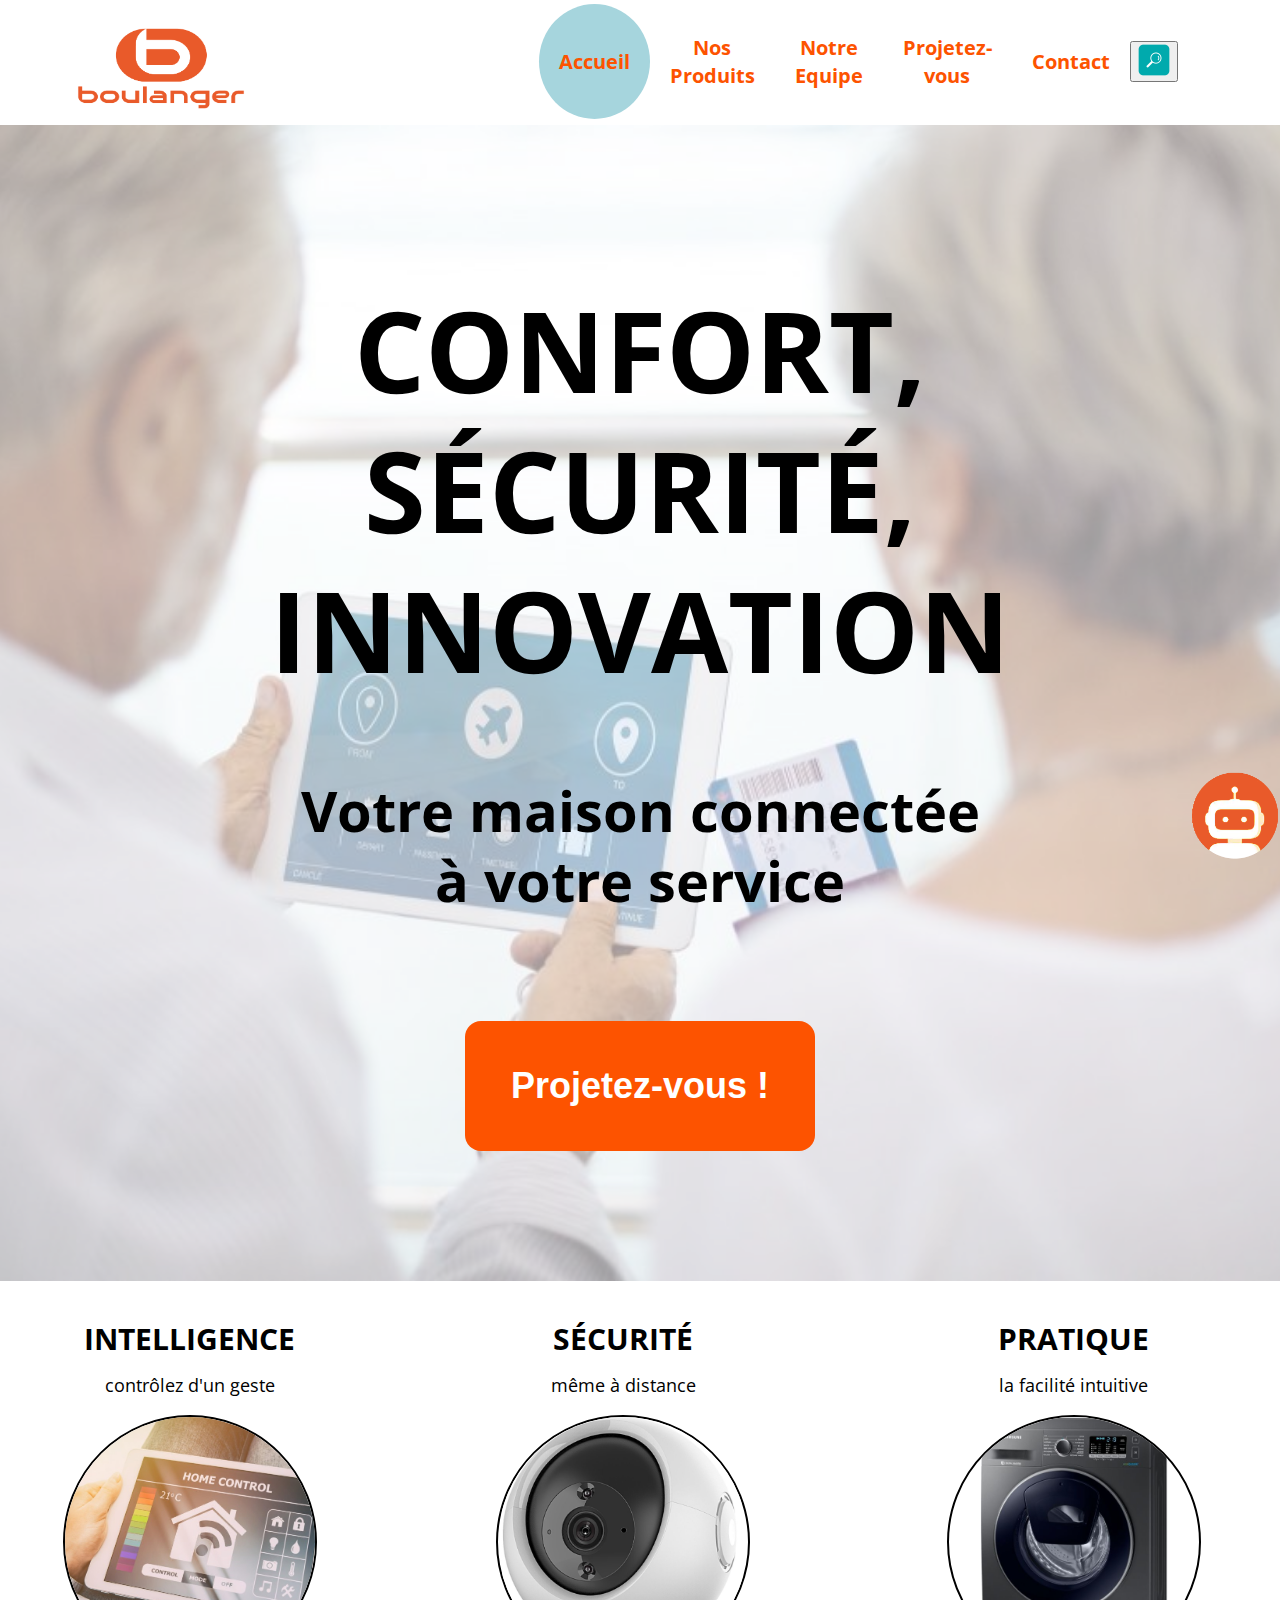
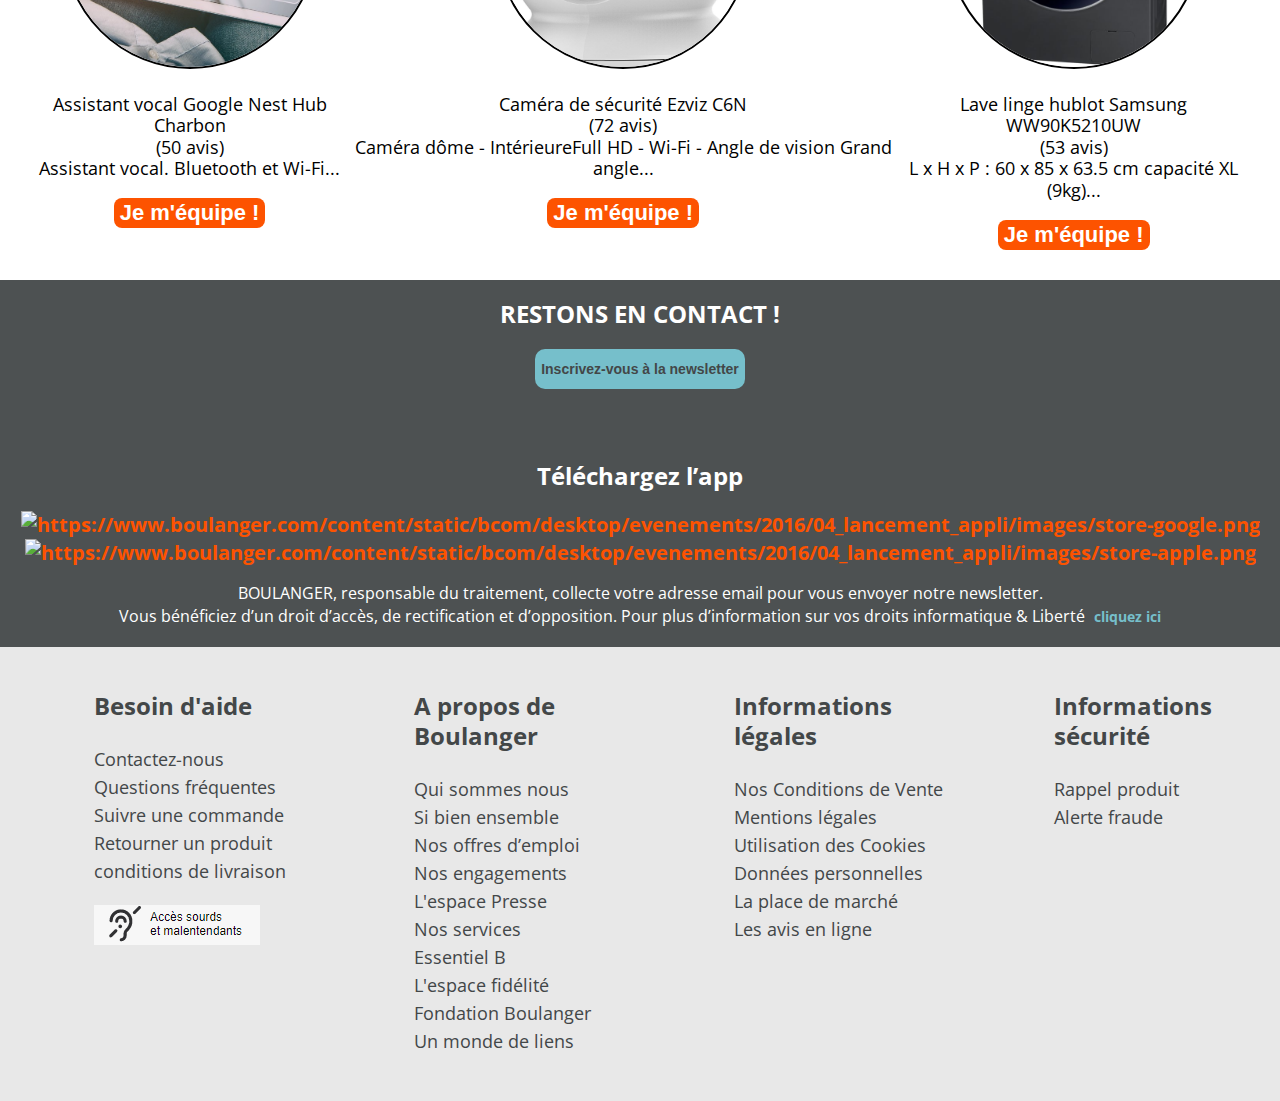
==== commit 389e0123: "Final version 6.0" ====
--- a/index.html
+++ b/index.html
@@ -15,7 +15,7 @@
     <button onclick="topFunction()" id="topBtn" title="remonter en haut de page">^<br>Vers le Haut</button>
         <!-- chat assistant-->
         <div class="chatassist">
-            <img src="./images/chatbot.png" alt="chatbot.png"></img>
+            <img src="./images/chatbot.png" alt="chatbot.png" width="168"></img>
         </div>
         <!--chat assistant-->
 
--- a/css/scrolltop.css
+++ b/css/scrolltop.css
@@ -7,7 +7,7 @@
   position: fixed;
   float: right;
   right: 7px;
-  top: 75%;
+  top: 70%;
   width: 100px;
   height: 100px;
   z-index: 99; 
@@ -26,18 +26,21 @@
 }
 
 .chatassist{
-    width: 11%;
     position: sticky;
     float: right;
     margin: 0;
     top: 80vh;
-    z-index: 99;
+    z-index: 10;
     transition: 0.4s;
 }
 
 .chatassist:hover{
-  z-index: 99;
+    position: sticky;
+    float: right;
+    z-index: 10;
+    margin: 0;
+    top: 80vh;
     width: 11%;
-    content: url(/images/chatbotrep.png);
+    content: url(../images/chatbotrep.png);
     transition: 0.4s;
 }